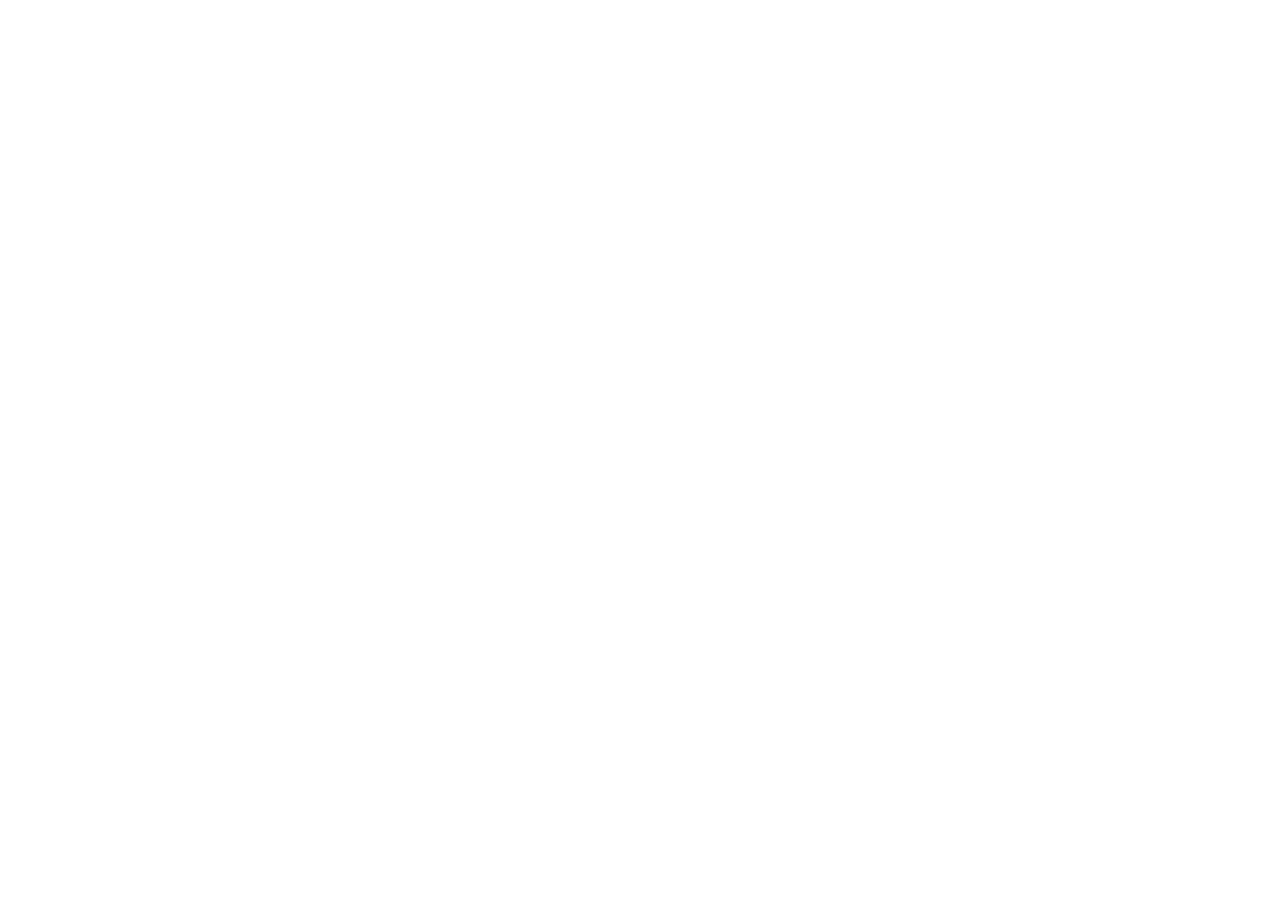
==== html/index.html @ 64d161f1 "teste2" ====
<!DOCTYPE html>
<html>
<head>
    <meta charset='utf-8'>
    <meta http-equiv='X-UA-Compatible' content='IE=edge'>
    <title>Page Title</title>
    <meta name='viewport' content='width=device-width, initial-scale=1'>
    <link rel='stylesheet' type='text/css' media='screen' href='../css/index.css'>
    <script src='main.js'></script>
</head>
<body>
    <div id="background"></div>
</body>
</html>
---- css/index.css ----
#background {
    width: 100%;
    height: 100%;
    position: fixed;
    top: 0;
    left: 0;
    z-index: -1;
    animation: animate-gradient 20s linear infinite;
  }
  
  @keyframes animate-gradient {
    0% {
      background: linear-gradient(to right, #005C97, #363795, #5B41A5, #7F3A98, #A73A64, #DD4C46, #FE9920, #FEC44F, #FBDE6C, #FCFDBF);
      background-size: 200% 200%;
      background-position: left;
    }
    50% {
      background: linear-gradient(to right, #005C97, #363795, #5B41A5, #7F3A98, #A73A64, #DD4C46, #FE9920, #FEC44F, #FBDE6C, #FCFDBF);
      background-size: 200% 200%;
      background-position: right;
    }
    100% {
      background: linear-gradient(to right, #005C97, #363795, #5B41A5, #7F3A98, #A73A64, #DD4C46, #FE9920, #FEC44F, #FBDE6C, #FCFDBF);
      background-size: 200% 200%;
      background-position: left;
    }
  }
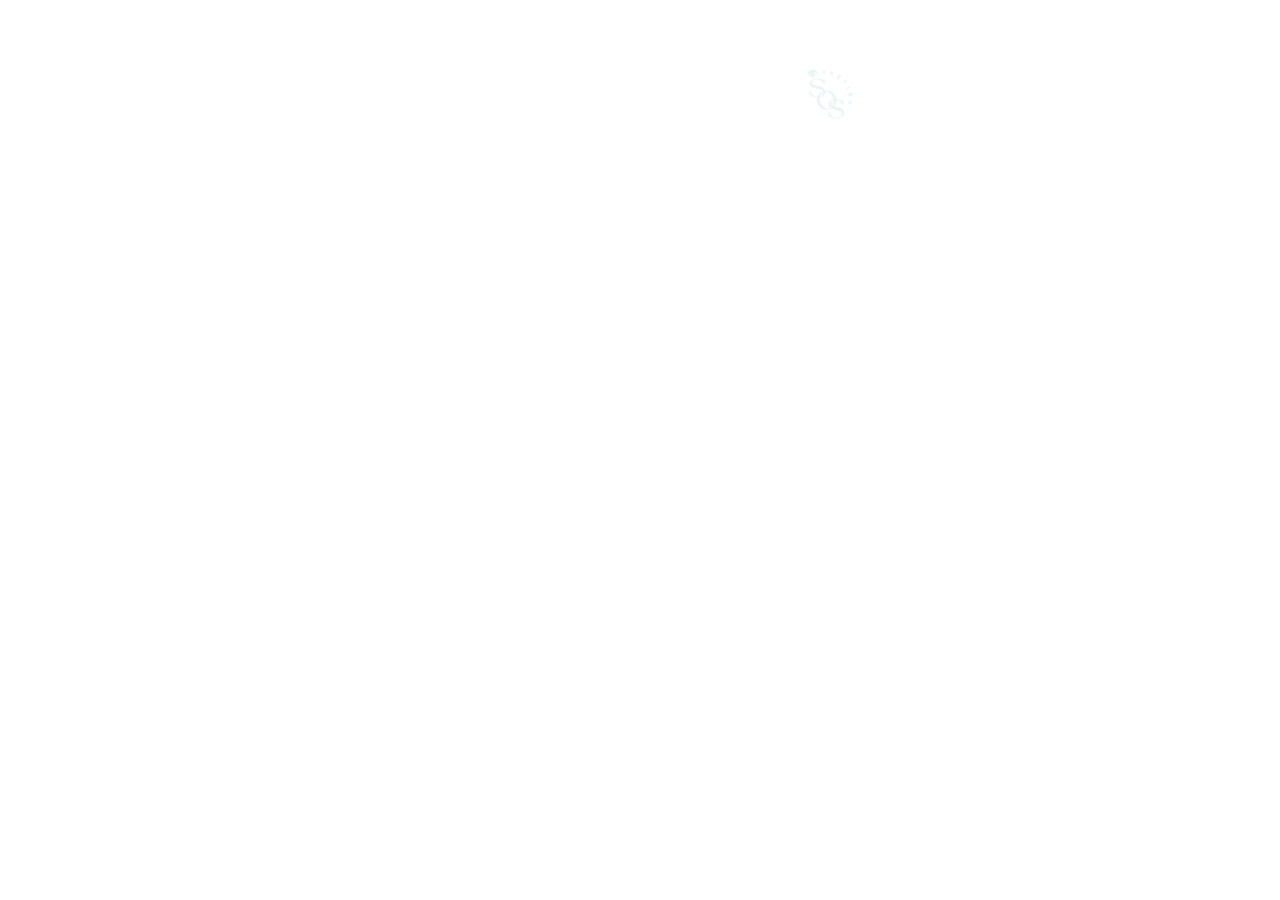
==== commit 6427b8fc: "teste4" ====
--- a/html/index.html
+++ b/html/index.html
@@ -1,14 +1,14 @@
 <!DOCTYPE html>
 <html>
-<head>
-    <meta charset='utf-8'>
-    <meta http-equiv='X-UA-Compatible' content='IE=edge'>
-    <title>Page Title</title>
-    <meta name='viewport' content='width=device-width, initial-scale=1'>
-    <link rel='stylesheet' type='text/css' media='screen' href='../css/index.css'>
-    <script src='main.js'></script>
-</head>
-<body>
+  <head>
+    <meta charset="UTF-8">
+    <title>Projeto - Teste 1</title>
+    <link rel="stylesheet" type="text/css" href="../css/index.css">
+  </head>
+  <body>
     <div id="background"></div>
-</body>
-</html>+    <h1><span>SOS VESTIBA <img src="../img/logo.png" id="logo"></span></h1>
+    
+  </body>
+  <script src="script.js"></script>
+</html>
--- a/css/index.css
+++ b/css/index.css
@@ -25,4 +25,35 @@
       background-position: left;
     }
   }
-  +  
+
+
+
+  .container {
+    position: relative;
+    height: 100vh;
+    background-color: rgba(255, 255, 255, 0.863);
+    display: flex;
+    align-items: center;
+    justify-content: center;
+  }
+  h1 {
+    font-size: 4em;
+    text-align: center;
+    color: #ffffff;
+    transition: all 0.2s ease-in-out;
+    cursor: pointer;
+    font-family: Cambria, Cochin, Georgia, Times, 'Times New Roman', serif;
+  }
+  h1:hover {
+    transform: scale(1.1);
+    
+  }
+
+  #logo {
+    width: 60px;
+  position: absolute;
+  right: 33%;
+  top: calc(7.3%);
+
+  }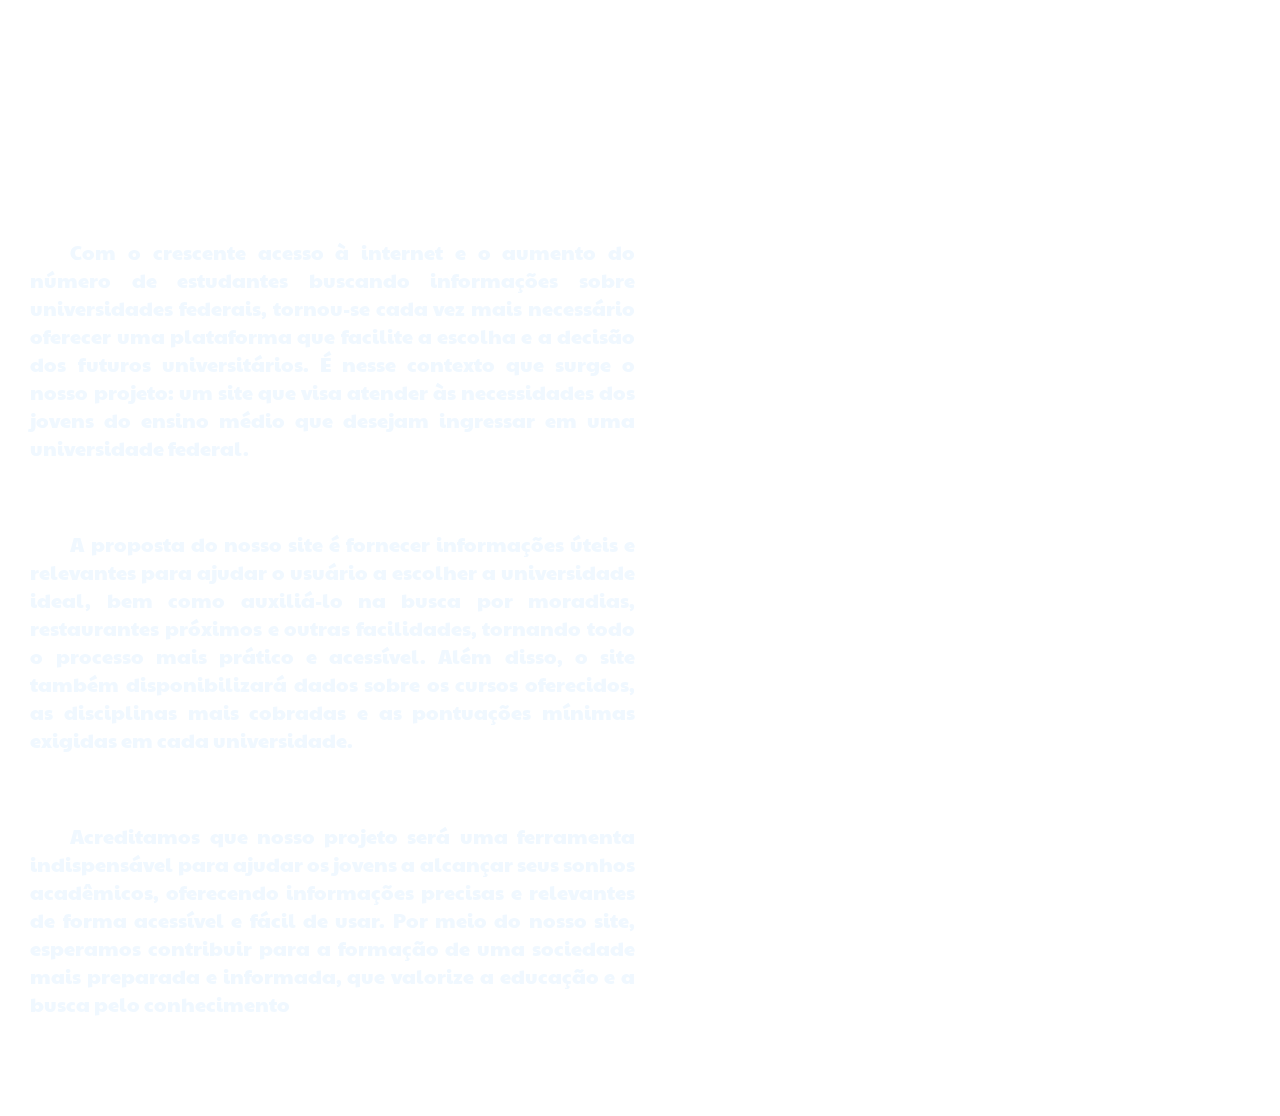
==== commit e77c6a44: "teste1" ====
--- a/html/index.html
+++ b/html/index.html
@@ -1,14 +1,40 @@
 <!DOCTYPE html>
 <html>
-  <head>
-    <meta charset="UTF-8">
-    <title>Projeto - Teste 1</title>
-    <link rel="stylesheet" type="text/css" href="../css/index.css">
-  </head>
-  <body>
-    <div id="background"></div>
-    <h1><span>SOS VESTIBA <img src="../img/logo.png" id="logo"></span></h1>
+
+<head>
+  <meta charset="UTF-8">
+  <title>Projeto - Teste 1</title>
+  <link rel="stylesheet" type="text/css" href="../css/index.css">
+</head>
+
+<body>
+  <div id="background"></div>
+  <h1><span>SOS VESTIBA</span></h1>
+  <br>
+  <br>
+  <div class="container2">
+    <div class="box1">
+      <p><span>Com</span> o crescente acesso à internet e o aumento do número de estudantes buscando informações sobre universidades
+        federais, tornou-se cada vez mais necessário oferecer uma plataforma que facilite a escolha e a decisão dos
+        futuros universitários. É nesse contexto que surge o nosso projeto: um site que visa atender às necessidades dos
+        jovens do ensino médio que desejam ingressar em uma universidade federal.</p><br>
+
+      <p><span>A</span> proposta do nosso site é fornecer informações úteis e relevantes para ajudar o usuário a escolher a
+        universidade ideal, bem como auxiliá-lo na busca por moradias, restaurantes próximos e outras facilidades,
+        tornando todo o processo mais prático e acessível. Além disso, o site também disponibilizará dados sobre os
+        cursos oferecidos, as disciplinas mais cobradas e as pontuações mínimas exigidas em cada universidade.</p><br>
+
+      <p><span>Acreditamos</span> que nosso projeto será uma ferramenta indispensável para ajudar os jovens a alcançar seus sonhos
+        acadêmicos, oferecendo informações precisas e relevantes de forma acessível e fácil de usar. Por meio do nosso
+        site, esperamos contribuir para a formação de uma sociedade mais preparada e informada, que valorize a educação
+        e a busca pelo conhecimento
+      </p>
     
-  </body>
-  <script src="script.js"></script>
-</html>
+    </div>
+    <div class="box2"></div>
+  </div>
+
+</body>
+<script src="script.js"></script>
+
+</html>--- a/css/index.css
+++ b/css/index.css
@@ -1,4 +1,7 @@
-#background {
+@import url('https://fonts.googleapis.com/css2?family=Castoro+Titling&display=swap');
+@import url('https://fonts.googleapis.com/css2?family=Castoro+Titling&family=Paytone+One&display=swap');
+
+#background{
     width: 100%;
     height: 100%;
     position: fixed;
@@ -7,6 +10,8 @@
     z-index: -1;
     animation: animate-gradient 20s linear infinite;
   }
+
+
   
   @keyframes animate-gradient {
     0% {
@@ -28,6 +33,40 @@
   
 
 
+  .box1 {
+    width: 50%;
+    border-radius: 20px;
+    background-color: rgba(255, 255, 255,0.16);
+    margin-right: 5px;
+    font-family:'Castoro Titling', cursive;
+    font-family: 'Paytone One', sans-serif;
+    color: aliceblue;
+    font-size: 20px;
+    padding: 1%;
+  }
+
+  .box2 {
+    width: 50%;
+    height: 80%;
+    border-radius: 20px;
+    background-color: rgba(255, 255, 255,0.16);
+    margin-left: 5px;
+  }
+
+  .container2 {
+    position: relative;
+    height: 100vh;
+    display: flex;
+    margin: 10px;
+  }
+
+  p{
+    text-align: justify;
+  }
+
+  span{
+    margin-left: 40px;
+  }
 
   .container {
     position: relative;
@@ -47,13 +86,6 @@
   }
   h1:hover {
     transform: scale(1.1);
-    
   }
 
-  #logo {
-    width: 60px;
-  position: absolute;
-  right: 33%;
-  top: calc(7.3%);
-
-  }+ 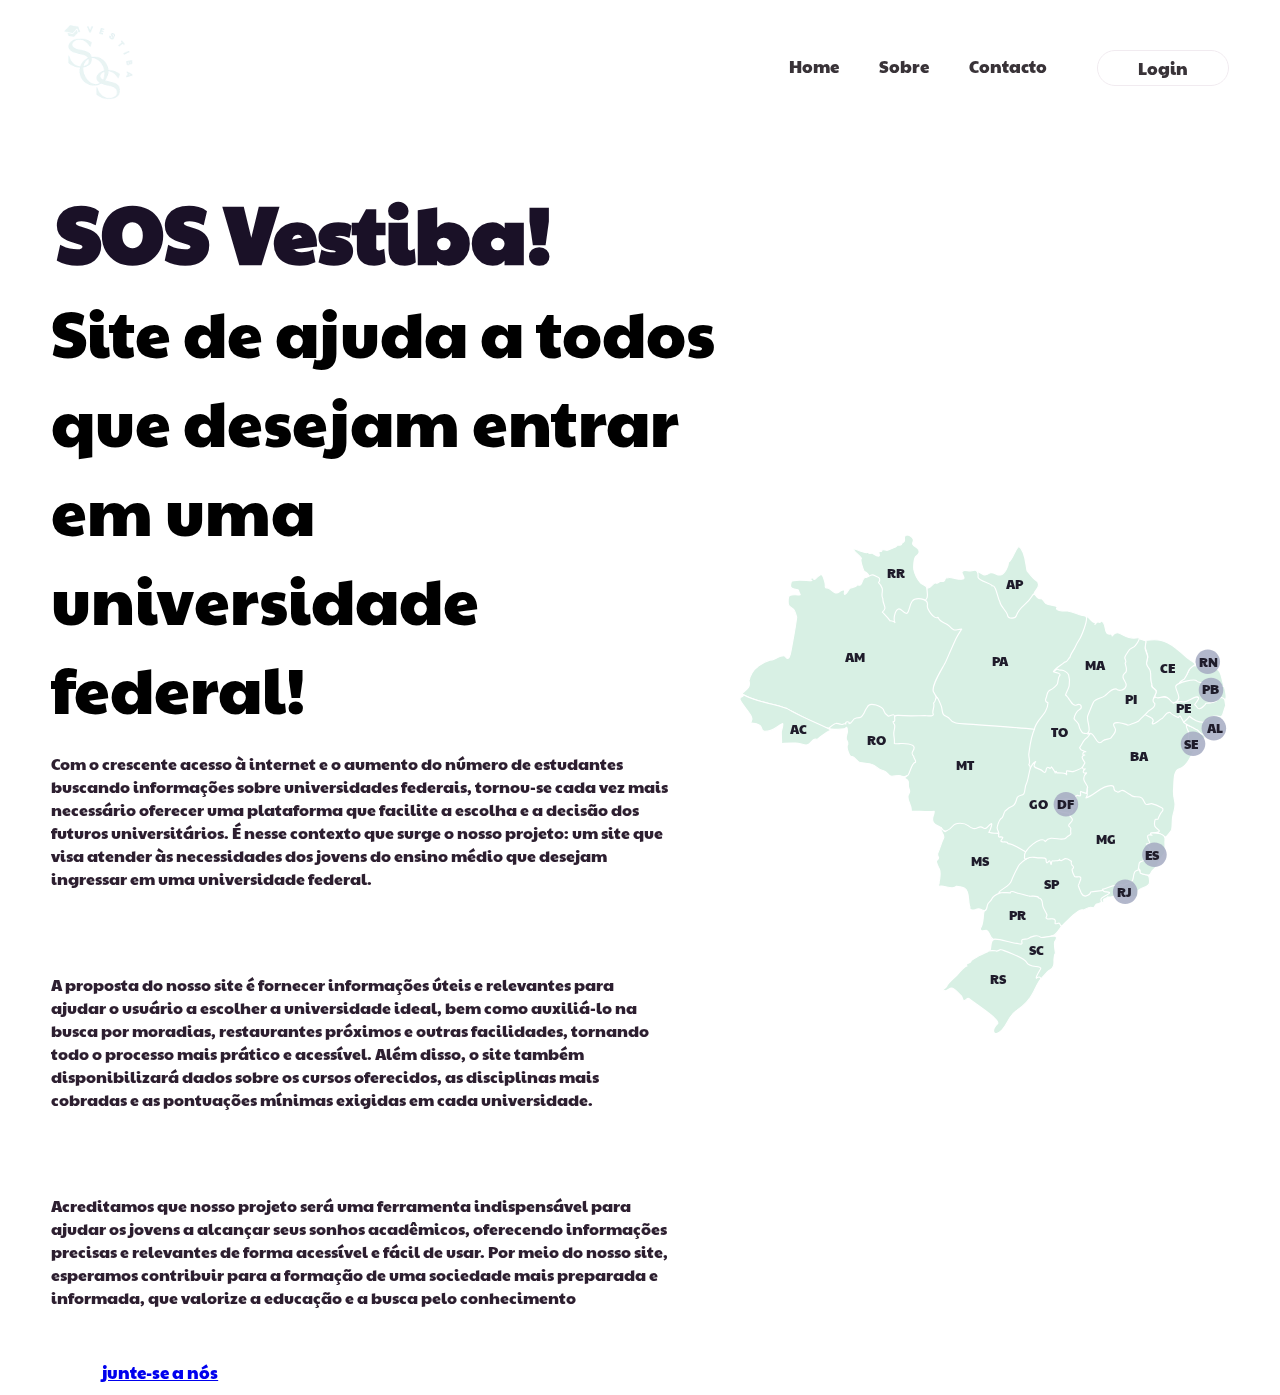
==== commit e05d579f: "teste" ====
--- a/html/index.html
+++ b/html/index.html
@@ -1,40 +1,428 @@
 <!DOCTYPE html>
-<html>
+<html lang="en">
 
 <head>
-  <meta charset="UTF-8">
-  <title>Projeto - Teste 1</title>
-  <link rel="stylesheet" type="text/css" href="../css/index.css">
+	<meta charset="UTF-8">
+	<meta http-equiv="X-UA-Compatible" content="IE=edge">
+	<meta name="viewport" content="width=device-width, initial-scale=1.0">
+	<link rel="stylesheet" href="../css/index.css">
+	<title>Landing Page</title>
 </head>
 
 <body>
-  <div id="background"></div>
-  <h1><span>SOS VESTIBA</span></h1>
-  <br>
-  <br>
-  <div class="container2">
-    <div class="box1">
-      <p><span>Com</span> o crescente acesso à internet e o aumento do número de estudantes buscando informações sobre universidades
-        federais, tornou-se cada vez mais necessário oferecer uma plataforma que facilite a escolha e a decisão dos
-        futuros universitários. É nesse contexto que surge o nosso projeto: um site que visa atender às necessidades dos
-        jovens do ensino médio que desejam ingressar em uma universidade federal.</p><br>
-
-      <p><span>A</span> proposta do nosso site é fornecer informações úteis e relevantes para ajudar o usuário a escolher a
-        universidade ideal, bem como auxiliá-lo na busca por moradias, restaurantes próximos e outras facilidades,
-        tornando todo o processo mais prático e acessível. Além disso, o site também disponibilizará dados sobre os
-        cursos oferecidos, as disciplinas mais cobradas e as pontuações mínimas exigidas em cada universidade.</p><br>
-
-      <p><span>Acreditamos</span> que nosso projeto será uma ferramenta indispensável para ajudar os jovens a alcançar seus sonhos
-        acadêmicos, oferecendo informações precisas e relevantes de forma acessível e fácil de usar. Por meio do nosso
-        site, esperamos contribuir para a formação de uma sociedade mais preparada e informada, que valorize a educação
-        e a busca pelo conhecimento
-      </p>
-    
-    </div>
-    <div class="box2"></div>
-  </div>
-
+	<div id="background"></div>
+	<div class="container">
+		<nav>
+			<div class="logo">
+				 <img src="../img/logo2.png" width="100%">
+			</div>
+
+			<ul>
+				<li> <a href="#">Home</a> </li>
+				<li> <a href="#">Sobre</a> </li>
+				<li> <a href="#">Contacto</a> </li>
+				<li class="lg"> <a href="#">Login</a> </li>
+			</ul>
+
+			<div class="menu-icon">
+				<img src="../img/menu.png">
+			</div>
+
+		</nav>
+
+		<main>
+			<div class="main__text">
+				<h1> <b>SOS Vestiba!</b> <strong>Site de ajuda a todos que desejam entrar em uma universidade federal! </strong> </h1>
+
+				<p><span>Com</span> o crescente acesso à internet e o aumento do número de estudantes buscando informações sobre universidades
+					federais, tornou-se cada vez mais necessário oferecer uma plataforma que facilite a escolha e a decisão dos
+					futuros universitários. É nesse contexto que surge o nosso projeto: um site que visa atender às necessidades dos
+					jovens do ensino médio que desejam ingressar em uma universidade federal.</p><br>
+			
+				  <p><span>A</span> proposta do nosso site é fornecer informações úteis e relevantes para ajudar o usuário a escolher a
+					universidade ideal, bem como auxiliá-lo na busca por moradias, restaurantes próximos e outras facilidades,
+					tornando todo o processo mais prático e acessível. Além disso, o site também disponibilizará dados sobre os
+					cursos oferecidos, as disciplinas mais cobradas e as pontuações mínimas exigidas em cada universidade.</p><br>
+			
+				  <p><span>Acreditamos</span> que nosso projeto será uma ferramenta indispensável para ajudar os jovens a alcançar seus sonhos
+					acadêmicos, oferecendo informações precisas e relevantes de forma acessível e fácil de usar. Por meio do nosso
+					site, esperamos contribuir para a formação de uma sociedade mais preparada e informada, que valorize a educação
+					e a busca pelo conhecimento
+				  </p>
+				<button> <a href="login.php">junte-se a nós</a></button>
+			</div>
+			<div class="main__img">
+				<svg version="1.1" id="svg-map" xmlns="http://www.w3.org/2000/svg" xmlns:xlink="http://www.w3.org/1999/xlink"
+				x="0px" y="0px"  viewBox="0 0 450 460" enable-background="new 0 0 450 460"
+				xml:space="preserve">
+				<g>
+					<a xlink:href="#tocantins">
+						<title>Tocantins</title>
+						<path stroke="#FFFFFF" stroke-width="1.0404" stroke-linecap="round" stroke-linejoin="round" d="M289.558,235.641
+				  c16.104,0.575,44.973-31.647,44.835-45.259c-0.136-13.612-17.227-58.446-22.349-66.088c-5.122-7.628-37.905,2.506-37.905,2.506
+				  S234.852,233.695,289.558,235.641z"></path>
+						<text transform="matrix(1 0 0 1 287.0137 188.3208)" fill="#FFFFFF">TO</text>
+					</a>
+					<a xlink:href="#bahia">
+						<title>Bahia</title>
+						<path stroke="#FFFFFF" stroke-width="1.0404" stroke-linecap="round" stroke-linejoin="round"
+							d="M313.276,197.775
+				  c2.084-2.739,3.506-7.012,6.464-8.764c1.641-0.973,3.232-4.684,4.271-5.163c2.304-1.014,12.161-25.143,20.706-22.513
+				  c1.095,0.342,29.881,3.478,32.153,7.532c2.246-0.506,17.582-8.804,25.829-4.999c9.172,4.246,11.225,20.679,11.2,20.843
+				  c0.107,0.328-0.823,5.765-0.985,5.929c-1.15,1-5.258-0.807-4.22,2.138c1.317,3.751,5.094,10.583,9.97,6.613
+				  c-3.669,6.574-6.846,16.022-13.966,17.747c-5.808,1.411-4.605,13.421-5.178,18.037c-0.465,3.75,0.192,8.448,1.014,12.117
+				  c1.148,4.959-0.821,8.6-1.808,13.42c-0.822,4.162-0.219,8.299-0.987,12.297c-0.271,1.286-4.407,5.723-5.559,7.148
+				  c-1.616-1.426-63.952-37.248-73.1-36.265c1.149-3.738,2.438-9.559-0.741-12.723c-8.625-8.572-0.135-19.335-0.162-19.432
+				  c-0.546-1.725-5.396-6.079-0.026-7.175c-3.175,0.959-1.944-4.027,0.875-3.012C316.726,200.733,314.044,200.527,313.276,197.775z"></path>
+						<text transform="matrix(1 0 0 1 359.7324 210.1221)" fill="#FFFFFF">BA</text>
+					</a>
+					<a xlink:href="#sergipe">
+						<title>Sergipe</title>
+						<path stroke="#FFFFFF" stroke-width="1.0404" stroke-linecap="round" stroke-linejoin="round" d="M408.561,191.735
+				  c0.521-1.505,2.465-0.725,3.533-0.794c2.273-0.164,0.494-2.738,1.095-3.778c2.026-3.793-2.738-5.999-1.998-10.408
+				  c4.024,1.931,9.448,3.397,12.408,6.89c1.343,1.533,5.504,2.656,5.832,4.847c-6.822,0.384-6.901,8.819-11.942,11.572
+				  C413.545,202.212,407.055,193.721,408.561,191.735z"></path>
+						<path class="circle" d="M417.324,182.854c6.214,0,11.266,5.035,11.266,11.262c0,6.208-5.052,11.261-11.266,11.261
+				  c-6.238,0-11.258-5.053-11.258-11.261C406.063,187.89,411.084,182.854,417.324,182.854z"></path>
+						<text transform="matrix(1 0 0 1 408.9121 198.6689)" fill="#FFFFFF">SE</text>
+					</a>
+					<a xlink:href="#pernambuco">
+						<title>Pernambuco</title>
+						<path stroke="#FFFFFF" stroke-width="1.0404" stroke-linecap="round" stroke-linejoin="round" d="M373.011,167.238
+				  c2.709-0.795,6.218-14.106,8.325-15.106c4.136-1.986,17.255-1.437,17.8,4.903c-0.437-0.068,8.189-2.273,7.479-1.466
+				  c1.7-0.711,10.518-4.723,12.599-4.82c0.274-0.013,4.603,0.905,3.068,2.315c-0.464,0.439,4.219,3.698,10.789,3.45
+				  c4.66-0.176,5.179-3.436,8.627-4.409c5.89-1.67,4.737,3.698,5.589,6.943c-1.182,2.684-1.646,5.586-2.74,8.285
+				  c-1.533,3.792-9.804,9.791-13.39,12.119c-7.287,4.778-21.802-4.067-22.762-5.67c-0.602-0.985-2.55-5.121-3.178-5.107
+				  c-0.629,0.356-1.04,0.861-1.287,1.519c-0.904-0.013-7.256-3.533-7.502-4.655c-4.769-1.151-5.425,6.108-8.957,6.19
+				  c0.219,0.108-8.244,6.681-7.506,3.314C383.556,170.4,374.241,168.566,373.011,167.238z"></path>
+						<text transform="matrix(1 0 0 1 401.3984 165.8003)" fill="#FFFFFF">PE</text>
+					</a>
+					<a xlink:href="#alagoas">
+						<title>Alagoas</title>
+						<path stroke="#FFFFFF" stroke-width="1.0404" stroke-linecap="round" stroke-linejoin="round" d="M413.953,169.018
+				  c3.78,3.313,9.424,5.505,12.547,5.491c3.229-0.013,5.009-3.328,7.421-4.794c1.177-0.712,10.297-1.93,9.174,1.042
+				  c-1.807,4.848-7.122,8.585-10.024,12.789c-2.792,2-3.423,7.093-6.354,1.864c-3.259,0.424-3.722-4.424-6.957-4.477
+				  c-3.668-2.261-7.998-3.769-11.201-6.342C410.615,172.646,412.751,171.359,413.953,169.018z"></path>
+						<path class="circle" d="M436.423,168.763c6.236,0,11.258,5.054,11.258,11.278c0,6.207-5.02,11.259-11.258,11.259
+				  c-6.241,0-11.263-5.052-11.263-11.259C425.16,173.816,430.182,168.763,436.423,168.763z"></path>
+						<text transform="matrix(1 0 0 1 429.7891 183.895)" fill="#FFFFFF">AL</text>
+					</a>
+					<a xlink:href="#riograndedonorte">
+						<title>Rio Grande do Norte</title>
+						<path stroke="#FFFFFF" stroke-width="1.0404" stroke-linecap="round" stroke-linejoin="round"
+							d="M404.698,138.795
+				  c2.383-4.027,6.574-6.123,8.49-11.149c1.973-5.107,3.834-5.818,8.764-4.642c5.041,1.207,9.339,0.837,14.57,1.671
+				  c7.534,1.193,6.848,10.968,9.206,16.516c-1.919,1.096-13.972,0.521-15.064-1.657c-1.041-2.067-2.904,7.107-5.094,7.3
+				  c1.532-5.847-12.654,1.78-5.424-8.683c2.545-3.67-6.302-0.808-6.711,0.725C410.121,144.013,407.217,139.151,404.698,138.795z"></path>
+						<path class="circle" d="M430.827,107.798c6.241,0,11.261,5.039,11.261,11.261c0,6.224-5.02,11.261-11.261,11.261
+				  c-6.209,0-11.26-5.037-11.26-11.261C419.567,112.837,424.618,107.798,430.827,107.798z"></path>
+						<text transform="matrix(1 0 0 1 422.541 123.9009)" fill="#FFFFFF">RN</text>
+					</a>
+					<a xlink:href="#ceara">
+						<title>Ceará</title>
+						<path stroke="#FFFFFF" stroke-width="1.0404" stroke-linecap="round" stroke-linejoin="round" d="M372.379,104.409
+				  c0.437-1.368,2.961-3.627,1.043-5.025c12.106-1.328,17.581-0.849,27.66,6.723c4.026,3.054,6.822,5.574,10.571,9.147
+				  c1.317,1.273,7.614,4.313,7.914,6.164c-0.054-0.316-5.396,3.696-5.997,5.217c-1.066,2.684-2.659,6.093-4.3,8.298
+				  c0.025-0.055-6.903,3.957-3.532,4.217c-4.41,3.821-1.015,8.135-0.797,11.517c0.196,2.767-4.38,7.587-6.765,5.422
+				  c-2.244-1.999-3.998-5.711-7.779-5.094c-1.998,0.329-5.476,2.189-7.612,0.479c-2.52-2.054,3.669-5.162-0.545-7.354
+				  c-6.987-3.615-1.264-15.393-6.684-20.239c-3.504-3.136,1.753-7.313,0.109-10.749C374.952,111.68,373.694,105.244,372.379,104.409
+				  C373.035,102.314,374.815,105.971,372.379,104.409z"></path>
+						<text transform="matrix(1 0 0 1 386.8379 129.0347)" fill="#FFFFFF">CE</text>
+					</a>
+					<a xlink:href="#piaui">
+						<title>Piauí</title>
+						<path stroke="#FFFFFF" stroke-width="1.0404" stroke-linecap="round" stroke-linejoin="round" d="M320.781,185.478
+				  c2.465-5.149-7.505-20.801-7.505-20.801s47.354-65.868,54.285-66.841c0.299-0.042,6.243,1.768,6.463,2.219
+				  c0.438,0.863-0.821,5.244-0.685,6.587c0.275,2.629,2.879,6.587,2.328,8.684c-1.15,4.736-1.863,6.134,1.369,9.901
+				  c2.794,3.245,0.325,10.16,2.544,14.269c-1.778,4.23,4.768,3.656,3.943,7.613c-0.655,3.163-5.424,7.655-1.176,10.312
+				  c0.274,4.642-4.685,4.983-6.79,7.818c-2.631,2.835-5.535,5.013-7.999,7.888c-0.55,0.671-8.821,4.096-9.998,4.082
+				  c0.302-0.301-17.665-6.449-11.967,2.354c2.463,3.808-1.505,5.56-3.177,8.778c-0.633,2.164-5.836,0.958-7.836,3.205
+				  C328.176,198.748,327.409,180.727,320.781,185.478z"></path>
+						<text transform="matrix(1 0 0 1 355.127 158.1045)" fill="#FFFFFF">PI</text>
+					</a>
+					<a xlink:href="#maranhao">
+						<title>Maranhão</title>
+						<path stroke="#FFFFFF" stroke-width="1.0404" stroke-linecap="round" stroke-linejoin="round" d="M288.845,127.827
+				  c4.108-2.726,31.195-48.985,31.386-50.395c1.235,0.397,6.084,7.435,7.562,5.025c0.493,0.013-0.328,2.15-0.547,2.396
+				  c-0.054-0.135,2.189-2.286,2.52-2.436c0.521-0.233,1.948,1.903,3.451-0.726c5.642,1.575,1.314,14.31,9.121,11.694
+				  c-1.147,0.384,1.452,0.74,0.848,1.905c5.095-6.587,8.488-0.027,15.337,1.491c2.025,0.466,6.243,0.575,8.162,0.207
+				  c3.808-0.823-2.082,6.847-2.082,6.887c-1.369,2.986-5.041,1.713-6.818,5.683c-0.684,1.549-3.506,4.327-3.042,6.148
+				  c0.494,1.781,2.081,2.863,0.274,4.629c0.603,2.793,3.066,7.109-0.385,9.12c-4.601,4.383,2.304,7.52,1.316,11.598
+				  c-0.9,3.726-6.244,5.725-9.147,2.78c-4.847-0.11-6.872,3.821-10.406,6.45c-2.74,2.041-8.793,2.493-10.327,5.642
+				  c-1.918,3.929-3.699,8.763-5.341,12.79c-1.699,4.204,6.383,18.762-4.328,15.611c-0.932-0.273-3.396-4.725-3.396-5.738
+				  c-0.081-3.739-2.738-4.176-4.821-7.477c0.356-3.025,2.466-6.929,4.766-8.052c3.342-1.63,1.919-6.629-2.466-4.465
+				  c-3.505,1.726-4.709-2.794-6.958-5.287c0.548,0.59-3.064-4.696-3.146-3.697c0.19-1.89,2.876-5.833,3.341-8.448
+				  c0.575-3.259,0.52-6.764-0.521-10.105c-0.63-2.068-4.656-4.521-6.518-4.437c-1.289,0.287-2.443,0-3.427-0.878
+				  C290.983,125.675,290.983,128.044,288.845,127.827z"></path>
+						<text transform="matrix(1 0 0 1 318.2754 126.7036)" fill="#FFFFFF">MA</text>
+					</a>
+					<a xlink:href="#amapa">
+						<title>Amapá</title>
+						<path stroke="#FFFFFF" stroke-width="1.0404" stroke-linecap="round" stroke-linejoin="round" d="M225.198,39.089
+				  c3.274,1.165,3.985-1.315,6.572-1.74c3.616-0.603,5.683,2.725,9.037,2.067c4.055-0.78,7.093-8.025,7.314-11.598
+				  c4.492-3.534,5.503-11.258,9.42-14.68c6.055,4.258,6.11,15.788,7.589,22.485c-0.164,0.083,6.57,7.998,7.944,8.682
+				  c3.396,1.657,3.366,6.203,0.078,9.34c-3.777,3.587-7.449,34.275-7.449,34.275h-46.489c0,0,0.932-50.366,0-51.449
+				  C221.814,36.458,223.334,38.417,225.198,39.089z"></path>
+						<text transform="matrix(1 0 0 1 245.9023 52.6099)" fill="#FFFFFF">AP</text>
+					</a>
+					<a xlink:href="#para">
+						<title>Pará</title>
+						<path stroke="#FFFFFF" stroke-width="1.0404" stroke-linecap="round" stroke-linejoin="round" d="M173.378,50.619
+				  c2.259,2.63,5.629-4.478,7.901-3.82c3.19,0.918,1.478-1.108,5.026-1.752c1.931,0.806,3.096,0.273,3.519-1.631
+				  c0.535-1.26,1.453-1.726,2.725-1.384c1.768-1.684,13.558,3.603,14.68,0.384c0.629-1.821-4.287-5.709-0.302-6.997
+				  c1.643-0.533,6.012,0.808,8.75-0.068c3.986-1.288,4.876,2.684,4.382,6.066c0.631,3.587,13.145,5.766,12.982,7.97
+				  c3.589-1.518,5.354,12.763,7.105,14.447c0.357,4.26,6.304,8.585,7.07,12.544c0.628,3.396,7.065,3.616,8.213,0.095
+				  c2.578-8.133,9.696-10.022,13.475-16.651c4.603-8.038,3.725,3.752,8.955,1.067c2.11,0.411,2.876,3.629,4.574,4.724
+				  c3.18,2.027,7.779,0.974,10.572,3.013c-4.192,4.382,8.188,3.752,9.231,3.875c4.682,0.575,8.104,2.383,11.855,3.629
+				  c-0.164-0.069,4.792,0.52,5.178,1.245c2.026,3.767-4.904,19.214-6.382,21.486c-1.121,1.713-2.932,4.985-3.727,6.834
+				  c-0.902,2.026-4.764,7.313-4.655,9.229c-1.888,0.972-2.248,4.835-5.012,4.328c-3.096,3.026-8.187,4.999-10.27,8.956
+				  c2.057,0.781,8.325,1.041,5.311,4.272c-0.821,0.877-1.094,5.533-1.615,6.833c-0.575,1.384-4.464,4.779-6.108,5.34
+				  c-4.107,1.426-2.736,4.135-4.271,7.655c-0.933,2.054-0.546,3.491,1.756,4.339c-0.083,2.835-0.988,5.575-2.385,7.998
+				  c-3.041,5.245-9.009,9.818-10.079,16.27c-3.261,3.408-87.066-1.22-87.464-2.644c-1.423-5.012,1.508-24.006-2.808-27.88
+				  c-0.19-2.082-29.893-6.299-30.714-8.081C150.016,140.479,173.173,58.561,173.378,50.619z M319.139,77.664
+				  C319.302,76.912,319.74,78.76,319.139,77.664z"></path>
+						<text transform="matrix(1 0 0 1 232.7725 122.5137)" fill="#FFFFFF">PA</text>
+					</a>
+					<a xlink:href="#roraima">
+						<title>Roraima</title>
+						<path stroke="#FFFFFF" stroke-width="1.0404" stroke-linecap="round" stroke-linejoin="round" d="M113.18,24.107
+				  c-0.972-2.753-7.861-5.889-6.999-8.984c0.068-0.232,13.229,6.053,12.79,2.808c0.398,1.329,1.219,1.889,2.439,1.685
+				  c1.889-1.301,7.148,4.204,8.216,1.889c0.438-0.959-1.657-3.753,0.74-3.848c1.026,0.438,1.534,0.164,1.52-0.822
+				  c0.835-1.752,3.575,0.219,4.793,0.083c0.767-1.056,10.625-3.026,9.037-5.094c1.37,0.438,4.574,0.808,4.63-1.547
+				  c4.546-2.054,1.15-4.409,2.644-6.354c2.177-2.82,9.791,0.809,7.327,5.738c-1.972,3.93,7.121,4.027,5.724,9.366
+				  c-0.452,1.686-2.479,2.724-3.423,3.971c-1.179,1.546-1.836,9.243-1.356,11.53c1.041,4.889,3.231,8.695,6.134,12.16
+				  c1.712,2.027,5.614,2.261,5.724,4.369c0.164,2.945,1.165,6.177,0.329,9.092c-1.547,5.424-36.618,30.471-36.618,30.471
+				  s-12.517-52.736-20.335-54.063C115.261,36.417,111.523,25.682,113.18,24.107z"></path>
+						<text transform="matrix(1 0 0 1 136.2939 42.3862)" fill="#FFFFFF">RR</text>
+					</a>
+					<a xlink:href="#amazonas">
+						<title>Amazonas</title>
+						<path stroke="#FFFFFF" stroke-width="1.0404" stroke-linecap="round" stroke-linejoin="round"
+							d="M10.078,136.412
+				  c1.15-4.972,4.258-10.394,8.215-13.105c4.41-3.027,7.656-5.71,13.105-6.082c2.165-0.149,10.216-5.75,11.983-2.984
+				  c3.711,5.765,4.998-3.739,5.574-7.025c1.726-9.667,3.697-19.322,4.86-29.086c-0.342-1.356-2.013-6.231-2.833-7.163
+				  c-1.453-1.616-4.287-2.122-4.768-4.544c-0.272-1.452-0.574-7.258,1.109-8.121c3.494-1.768,6.547-0.042,9.737-0.89
+				  c-2.561-4.053,0.302-4.327-5.532-5.135c-3.438-0.466-3.971-2.466-2.738-6.368c1.053-3.3,15.898-1,19.088-1.396
+				  c-1.534,0.178-1.11-2.479-0.042-2.616c1.274-0.165,1.576,2.684,3.165,0.998c1.286-1.395,3.189-2.915,4.6-3.751
+				  c2.438-1.45,4.533,8.217,4.465,9.833c-0.041,0.78-0.137,2.438,1.177,2.246c3.012-0.466,4.219,2.849,7.273,4.231
+				  c3.778,1.713,3.929-1.355,7.023-2.068c4.301-0.985,0.711,3.396,2.383,3.793c1.589,0.385,3.806-4.969,4.821-5.572
+				  c0.93-0.533,3.725-0.753,4.846-1.602c3.013-2.245,1.933-1.686,3.492-1.206c3.478,1.041,2.233-8.367,6.491-7.066
+				  c1.822-0.466,3.643-2.34,5.533-2.423c1.041-0.043,6.066,2.287,6.544,3.147c0.589,1.465,0.316,2.795-0.793,3.986
+				  c1.575,1.425,2.698,3.149,3.355,5.162c0.904,2.862-1.286,6.807,0.588,9.299c-0.22,6.655,4.808,7.887-0.396,12.597
+				  c0.192-0.178,6.711,7.067,7.121,8.039c0.971-0.711,4.066,0.849,4.381,1.535c-1.658-3.629,0.547-17.09,6.628-10.915
+				  c7.203,7.327,5.491-3.615,9.148-8.627c2.834-3.875,14.597-3.136,14.077,3.246c-1.082,3.273,6.271,14.256,9.667,11.436
+				  c2.26,5.737,6.889,4.285,10.407,8.051c5.094,5.464,4.37,3.396,11.313,2.848c-2.259,3.602-3.425,4.808-5.272,8.86
+				  c-3.149,6.862-6.15,13.776-9.204,20.678c-2.437,5.505-14.843,23.471-11.105,28.442c4.806,6.395,9.339,30.183,11.324,29.934
+				  c-6.162-0.26-48.079-10.625-51.652-8.105c-1.453,1.013-53.626,10.503-55.9,10.819c-6.369,0.875-18.09-7.272-23.719-10.136
+				  c-8.601-4.381-16.61-8.981-26.088-11.05c-10.282-2.259-20.635-4.793-29.878-10.011C4.121,145.766,12.433,144.779,10.078,136.412z"></path>
+						<text transform="matrix(1 0 0 1 98.1406 119.0591)" fill="#FFFFFF">AM</text>
+					</a>
+					<a xlink:href="#acre">
+						<title>Acre</title>
+						<path stroke="#FFFFFF" stroke-width="1.0404" stroke-linecap="round" stroke-linejoin="round"
+							d="M3.656,148.545
+				  c12.557,7.544,27.524,8.367,41.082,13.2c12.802,8.065,27.278,12.845,40.616,19.872c-2.834,1.205-7.587,4.382-9.983,6.395
+				  c-2.93,2.45-1.3,2.04-4.628,1.957c-2.93-0.069-3.957,4.615-7.203,5.259c-2.999,0.603-7.161-1.958-10.995-1.697
+				  c-1.905,0.136-11.969-0.056-12.64,0.603c0.313-3.642-0.385-7.299-0.165-10.941c0.096-1.439,1.998-6.533,1.245-7.451
+				  c-6.82,3.149-8.339,7.19-16.733,7.013c-2.136-0.042-2.562-2.492-3.081-4.001c-1.247-3.572-7.218-3.422-10.559-3.778
+				  c6.299-3.41-3.107-11.9-5.216-15.679c-0.52-0.918-3.588-4.655-3.629-5.957C1.642,150.174,6.612,151.968,3.656,148.545z"></path>
+						<text transform="matrix(1 0 0 1 47.7017 184.9355)" fill="#FFFFFF">AC</text>
+					</a><a xlink:href="#rondonia">
+						<title>Rondônia</title>
+						<path stroke="#FFFFFF" stroke-width="1.0404" stroke-linecap="round" stroke-linejoin="round" d="M83.34,180.232
+				  c0.931-1.574,5.341-4.668,6.312-4.656c1.355-0.067,2.671,0.138,3.958,0.603c3.012,1.44,2.039-1.135,5.341-0.123
+				  c-1.274-2.287,3.793-2.943,2.86-0.315c3.068,0.247,2.725-4.683,6.668-5.12c4.438-0.508,5.054-0.646,7.122-4.534
+				  c0.135-0.246,2.628-5.519,2.752-5.025c2.191-6.491,14.585-0.878,15.638,3.355c0.397,1.615,1.834,3.137,3.642,4.369
+				  c1.246,0.862,6.327-3.999,6.134,1.314c-0.78,1.274,26.663,7.656,30.005,19.282c3.82,13.338-16.421,32.167-18.173,34.043
+				  c-4.464,1.191-2.039,1.726-6.6,0.15c-2.574-0.875-6.422,0.986-9.08,0.289c-2.409-0.645-3.041-3.957-5.86-4.683
+				  c-3.055-0.78-5.423-1.795-7.654-3.93c-4.041-3.876-8.983-2.645-14.475-3.808c-1.835-0.083-6.053-6.779-7.874-5.327
+				  c-1.821-0.438-5.381-9.094-3.397-11.204c0.124-1.67-0.26-3.204-1.163-4.627c-0.986-2.644,1.041-5.026,0.863-7.806
+				  c-0.384-6.081-1.028-1.986-3.382-1.903C94.336,180.686,85.957,181.671,83.34,180.232z"></path>
+						<text transform="matrix(1 0 0 1 118.1299 195.3193)" fill="#FFFFFF">RO</text>
+					</a>
+					<a xlink:href="#matogrosso">
+						<title>Mato Grosso</title>
+						<path stroke="#FFFFFF" stroke-width="1.0404" stroke-linecap="round" stroke-linejoin="round" d="M142.237,173.962
+				  c4-0.316-1.888-6.452,5-5.738c7.914,0.808,16.295,0.328,24.279,0.218c1.629-0.013,8.902,1.288,7.395-1.833
+				  c-1.192-2.453,1.821-6.425,0.425-9.725c2.027-0.864,1.289-3.807,2.629-5.107c1.151-1.123,4.176,7.244,4.436,7.819
+				  c1.097,2.451,0.398,5.478,1.932,7.654c1.41,1.987,4.574,2.136,5.889,4.259c3.136,5.136,10.845,4.137,17.13,4.657
+				  c20.159,1.656,40.356,2.669,60.486,4.752c-3.48,7.763-3.999,14.912-5.122,22.552c-0.437,2.972,1.863,7.163-0.056,10.065
+				  c1.945,1.287,1.346,2.753,1.424,4.409c1.151,25.129-20.429,60.186-33.548,58.569c-10.914-1.369-45.3,0.058-46.928-3.396
+				  c-1.165-3.944-6.136-2.658-8.395-6.603c-2.301-4.051,0.684-6.299,0.737-10.242c-6.997,0.603-14.09-0.384-21.102-0.324
+				  c0.793-5.016-3.725-9.288-2.929-13.809c0.519-3.025,2.726-2.916,0.932-6.79c-1.206-2.589-0.261-4.247-0.699-6.382
+				  c-0.289-1.385-1.042-1.876-2.124-2.424c-2.931-1.493,1.246-2.48,2.056-3.644c1.726-2.465,3.299-11.394,6.545-11.612
+				  c1.219-1.999-1.781-3.643-1.465-5.56c-3.902-3.588,0.506-4.643,0.369-7.984c-0.151-3.627-9.654-3.944-12.256-3.751
+				  c-1.821,0.137-4.109,0.562-5.888-0.094c0.493-3.521-0.521-6.054-0.535-9.217c-0.014-2.286,1.288-5.177,0.835-7.45
+				  C143.581,176.618,141.937,174.714,142.237,173.962z"></path>
+						<text transform="matrix(1 0 0 1 200.0244 218.4175)" fill="#FFFFFF">MT</text>
+					</a>
+					<a xlink:href="#matogrossodosul">
+						<title>Mato Grosso do Sul</title>
+						<path stroke="#FFFFFF" stroke-width="1.0404" stroke-linecap="round" stroke-linejoin="round"
+							d="M183.198,294.536
+				  c2.136-4.464,3.177-9.394,5.312-13.61c1.712-3.344-4.067-7.587-2.423-9.807c0.027-0.026,2.738,3.641,3.917,3.725
+				  c3.204-1.534,4.807-2.272,6.984-5.228c2.615-3.59,10.832-3.014,14.051-0.305c1.259,1.041,3.068,2.107,4.668,2.574
+				  c3.163,0.934,5.889-3.013,8.559-0.873c3.724,2.982,4.626-1.862,7.86-3.509c1.945-1.012-1.768,8.465-2.244,7.781
+				  c2.463,0.959,4.285,0.901,6.82,0.959c3.504,0.081,1.805,1.205,2.436,3.339c0.466,1.564,28.948-5.997,29.416,0.578
+				  c0.302,3.837-0.987,61.813-0.987,61.813s-39.532,5.533-41.602,5.286c-3.889-0.492-3.587-3.231-8.063-0.933
+				  c-2.028,0.329-6.012,1.205-5.177-2.409c-2.013-4.354-0.111-14.625-4.849-17.088c-1.206-0.659-7.092-2.36-7.504-1.945
+				  c-1.699,1.777-3.739,1.562-6.121,1.121c-2.904,0.027-5.629-1.614-8.243-1.203c-4.178,0.656-0.603-2.986-1.645-3.535
+				  c0.932-2.847,1.411-9.912,0.453-11.856c-0.165-0.331-3.52-7.232-2.547-8.108C186.306,297.688,182.334,299.415,183.198,294.536z"></path>
+						<text transform="matrix(1 0 0 1 213.2939 306.7236)" fill="#FFFFFF">MS</text>
+					</a>
+					<a xlink:href="#goias">
+						<title>Goiás</title>
+						<path stroke="#FFFFFF" stroke-width="1.0404" stroke-linecap="round" stroke-linejoin="round"
+							d="M237.768,270.519
+				  c0.628-2.904,1.835-7.396,4.709-8.766c1.015-1.644,1.754-5.147,2.275-5.586c2.408-2.247,3.889-3.783,6.63-4.656
+				  c3.723-1.205,3.338-5.342,4.846-8.165c1.504-2.845,4.736-1.15,5.942-3.382c1.479-2.834,0.741-6.161,2.189-8.874
+				  c2.902-5.531,1.862-17.363,8.656-20.567c-4.878,7.641,3.698,4.971,7.201,9.449c2.273,1.738,2.164-1.822,2.71-3.055
+				  c1.618-3.533,2.878,2.247,4.52-1.533c0.413,0.37,4.136,5.765,3.427,5.601c-0.029-0.931,0.326-1.408,1.037-1.438
+				  c0.108,0.534,0.274,1.013,0.602,1.452c-0.602-0.261,9.697-0.095,8.82,1.534c0.36-0.657-0.602-3.11,0.221-3.438
+				  c1.039-0.411,3.971,1.368,6.351,0.438c1.045-0.397,7.889-2.807,7.671-3.683c0.767,0.905,1.262,2.67,2.85,1.286
+				  c-2.632,2.274-2.576,4.466,1.258,3.821c-1.861,1.438-2.846,4.341-2.382,6.547c0.357,1.643,3.752,5.973,3.478,6.751
+				  c-1.78,0.315,0.602,5.438-2.325,6.078c-3.181,0.701-3.973-5.53-4.3,0.688c-0.164,1.48-1.097,1.67-2.768,0.576
+				  c-3.288,0.327-0.549,2.19-1.121,3.888c-0.988,2.902,2.792,6.437-2.411,6.764c-3.586,0.219-2.682,1.341-2.682-2.739
+				  c-0.028-4.573-12.054-3.643-10.218,0.521c-4.901,6.355,12.05-0.326,9.668,6.355c-1.313,3.752,15.83,28.211,10.406,25.416
+				  c-1.944-0.986-50.804,10.271-49.982,12.105c-5.012-2.136-11.804-7.941-17.391-8.162c-0.438-2.189-3.618-1.284-5.095-1.533
+				  c-3.724-0.604,1.04-3.231,0.22-4.109c-1.89-1.916-4.382,1.756-3.588-3.012C239.602,274.627,237.055,273.038,237.768,270.519z"></path>
+						<text transform="matrix(1 0 0 1 266.9111 254.2139)" fill="#FFFFFF">GO</text>
+					</a>
+					<a xlink:href="#parana">
+						<title>Paraná</title>
+						<path stroke="#FFFFFF" stroke-width="1.0404" stroke-linecap="round" stroke-linejoin="round" d="M222.225,363.694
+				  c1.807-2.138,1.889-4.881,2.424-7.479c0.301-1.453,0.465-7.86,1.369-8.736c2.3-0.684,2.3-3.315,2.726-5.204
+				  c0.616-2.738,2.821-2.958,3.984-5.616c4.369-9.91,38.947-9.529,46.476-9.227c4.658,0.193,15.775,34.563,17.916,33.794
+				  c-1.728,2.19-5.754,8.929-8.41,8.984c-4.054,0.057-14.215,14.68-14.215,14.68s-37.329-12.05-40.287-11.285
+				  c-3.875-1.449-2.698-6.491-6.054-8.216C226.663,364.623,222.498,367.8,222.225,363.694z"></path>
+						<text transform="matrix(1 0 0 1 248.4453 356.1045)" fill="#FFFFFF">PR</text>
+					</a>
+					<a xlink:href="#santacatarina">
+						<title>Santa Catarina</title>
+						<path stroke="#FFFFFF" stroke-width="1.0404" stroke-linecap="round" stroke-linejoin="round" d="M231.029,383.959
+				  c1.669-3.338-0.284-10.516,4.573-10.569c6.631-0.109,13.639,3.559,20.402,3.888c1.317,0.055,5.231,2.163,4.357-1.15
+				  c-1.095-4.164,3.945-1.863,5.67-3.179c2.274-1.724,8.187-4.106,11.311-1.367c1.423,1.809,20.05-5.395,13.284,3.946
+				  c-1.368,1.395,0.713,10.789,0.466,10.734c-3.449,4.438,1.726,11.666-5.096,15.334c-2.901,1.536-7.284,7.779-9.64,9.995
+				  C276.085,411.866,233.534,382.918,231.029,383.959z"></path>
+						<text transform="matrix(1 0 0 1 266.9111 387.7646)" fill="#FFFFFF">SC</text>
+					</a>
+					<a xlink:href="#riograndedosul">
+						<title>Rio Grande do Sul</title>
+						<path stroke="#FFFFFF" stroke-width="1.0404" stroke-linecap="round" stroke-linejoin="round"
+							d="M191.236,416.881
+				  c0.52-2.684,7.38-8.409,9.477-10.351c0.37-0.359,8.599-10.08,9.174-8.329c-1.301-3.89,2.781-1.589,3.917-4.819
+				  c0.26-0.521,7.04-4.821,7.109-4.795c1.436-0.191,6.721-3.695,7.421-3.257c1.204-2.028,8.927-1.479,8.653-0.824
+				  c1.165-0.38,2.284-0.877,3.326-1.479c0.221-0.821,22.459,7.533,24.319,11.531c2.523,5.34,12.217,2.822,13.15,5.563
+				  c0.106,0.275-5.809,9.339-3.89,9.173c-0.985,0.08,3.204-2.875,3.834,0.409c-2.793,3.619-4.6,7.834-6.571,11.944
+				  c-3.696,7.614-8.872,12.765-15.886,17.42c-7.394,4.902-7.339,11.941-13.257,17.693c-8.091,7.942-10.159-0.574-4.08-5.752
+				  c3.806-3.231-22.527-19.746-25.578-22.732c-1.918-1.862-2.384,0.274-4.219,1.15c-2.547,1.205-1.917-2.822-3.588-4.273
+				  c-2.3-1.999-4.793-5.479-7.737-6.68c-3.478-1.367-5.615,5.145-9.052,0.821C189.168,418.854,190.332,418.032,191.236,416.881z"></path>
+						<text transform="matrix(1 0 0 1 231.0313 414.4658)" fill="#FFFFFF">RS</text>
+					</a>
+					<a xlink:href="#saopaulo">
+						<title>São Paulo</title>
+						<path stroke="#FFFFFF" stroke-width="1.0404" stroke-linecap="round" stroke-linejoin="round" d="M239.3,330.554
+				  c3.26-4.356,9.56-5.039,11.531-10.792c1.369-3.942,3.889-8.818,6.135-13.036c1.561-2.957,7.749-7.121,10.517-8.65
+				  c0.383-0.196,32.974-6.138,42.234-1.701c20.265,9.724,26.017,33.879,27.854,33.304c4.408-1.425,5.34,3.778,2.106,4.49
+				  c-1.754,0.413-6.519,1.479-6.49,3.399c0.027,3.448,0.521,1.615-2.931,3.639c-2.189-1.42-3.34,4.111-4.763,3.426
+				  c-4.271-2.244-6.958,2.96-9.258,1.918c-4.271-1.918-16.98,13.092-19.638,15.336c0.245-0.218-1.148-1.479-1.587-2.685
+				  c-0.466-1.369-2.658,0.385-4.025,0.082c-0.986-0.192,1.751-4.079-2.303-4.52c-1.369-0.164-3.753,0.303-4.929,0.084
+				  c-2.903-0.547,0.108-2.41-0.439-3.862c-1.067-2.986-3.013-4.931-3.751-7.779c-0.52-1.945,0.165-7.531-3.615-7.395
+				  c-0.848-2.956-6.628-1.451-9.066-1.862c-0.162,0.163-8.846-2.684-10.079-2.684c-1.616-0.029-6.791-3.396-7.121-0.274
+				  C247.982,330.386,239.876,331.21,239.3,330.554z"></path>
+						<text transform="matrix(1 0 0 1 280.6816 327.3193)" fill="#FFFFFF">SP</text>
+					</a>
+					<a xlink:href="#minasgerais">
+						<title>Minas Gerais</title>
+						<path stroke="#FFFFFF" stroke-width="1.0404" stroke-linecap="round" stroke-linejoin="round" d="M262.881,297.305
+				  c-1.696-5.094,15.531-19.882,18.844-13.421c5.531-7.367,15.886,1.588,19.773-3.944c0.988-1.367,3.015-1.453,3.725-2.957
+				  c0.326-0.711-0.493-2.793-0.056-3.888c1.369-3.398-4.873-2.355-0.109-6.603c4.547-4.053-1.917-4.739-1.204-8.186
+				  c0.957-4.604,1.807-4.713,5.613-6.027c1.943-0.688,0.906-8.272,0.083-8.52c-0.108-2.699,1.974-2.546,3.782-1.617
+				  c2.188-0.135-0.276-3.695,0.957-4.243c-0.357,0.151,5.559,1.999,5.724,2.055c0.986,0.358-0.52,3.534-0.931,3.943
+				  c8.217-2.355,14.514-11.789,23.279-11.242c4.983,0.316-0.327,4.339,5.367,5.544c0.684,1.234,3.34-1.054,4.054-1.189
+				  c2.876-0.536,5.53,3.284,8.106,3.886c2.301,3.578,7.503,0.537,10.298,3.001c1.755,1.589,2.188,3.397,3.396,5.313
+				  c1.314,2.052,3.86-0.465,5.726-0.109c3.257,0.656,6.326,2.026,9.338,3.723c2.19,1.205,0.768,3.179-0.548,4.573
+				  c-0.765,0.796-3.259,6.165-2.627,5.643c-2.138,1.781-2.628-1.669-3.397,2.764c-0.628,3.674,0.164,4.714,3.149,7.015
+				  c4.901,3.229-6.765,3.12-6.71,3.504c0.22,0.601-2.846,41.96-3.835,42.179c-6.737,1.562-14.513,5.311-21.744,7.012
+				  c-12.736,2.985-24.295,3.778-29.471,4.656c0,1.452-5.367,6.872-8.518,1.259c0,0-3.041-7.285-2.821-7.229
+				  c0.105-0.027,2.138-5.506,2.244-6.137c0.768-3.504-5.042-0.765-5.749-2.188c-0.878-1.81-2.358-4.576-2.166-6.628
+				  c1.699-1.205,1.672-2.383-0.08-3.562c-1.04-1.095-1.205-2.303-0.521-3.672c-2.329-1.424-3.065-2.683-5.698-2.462
+				  c-1.479,0.138-4.055,3.668-5.506,0.629c0.878,2.108-4.188,0.769-5.094,1.56c-2.354-1.202-1.779,2.028-2.384,3.069
+				  c-0.137,0.22-1.014-2.904-1.065-2.961c-1.149-1.175-2.767,4.165-3.505-0.055c0.766-4.105-4.657-2.709-7.67-2.93
+				  c-4.708-0.353-5.53-1.613-9.858,0.631C262.993,300.562,262.336,299.274,262.881,297.305z"></path>
+						<text transform="matrix(1 0 0 1 328.4063 286.4561)" fill="#FFFFFF">MG</text>
+					</a>
+					<a xlink:href="#riodejaneiro">
+						<title>Rio de Janeiro</title>
+						<path stroke="#FFFFFF" stroke-width="1.0404" stroke-linecap="round" stroke-linejoin="round" d="M332.886,337.429
+				  c-1.26-2.768,8.409-4.795,7.89-6.71c-3.177-1.864-4.602,1.148-6.63-2.959c4.274-0.686,9.533-4.49,13.831-3.562
+				  c0.548-0.219,4.902-1.753,4.96,0.167c2.546-1.566,5.479-2.412,8.105-3.837c2.246-1.206,0.932-8.218,3.725-9.643
+				  c6.054-3.123,1.398,1.836,7.066,2.959c5.888,1.205,5.395,1.48,5.641,7.067c0.247,5.642-8.763,4.381-11.063,8.764
+				  c-1.039,1.999,1.698,5.368-3.368,4.903c-4.188-0.413-10.628,2.355-9.285-3.18c-1.039-0.08-1.861,0.301-2.464,1.124
+				  c0,0,0.105,2.767-0.74,2.741c-0.766-0.056-7.643,1.094-7.449,0.463c1.398-0.359,2.708-0.684,4.135-0.794
+				  c-1.667-0.713-2.957-1.839-4.901-0.142c0.465,0.195-4.227-0.086-3.379-0.113c-0.521,1.727-3.814,0.699-3.879,3.045
+				  C336.717,337.908,333.927,342.41,332.886,337.429z"></path>
+						<path class="circle" d="M355.094,318.613c6.209,0,11.263,5.021,11.263,11.259c0,6.208-5.056,11.264-11.263,11.264
+				  c-6.211,0-11.263-5.054-11.263-11.264C343.831,323.634,348.883,318.613,355.094,318.613z"></path>
+						<text transform="matrix(1 0 0 1 347.4648 334.6807)" fill="#FFFFFF">RJ</text>
+					</a>
+					<a xlink:href="#espiritosanto">
+						<title>Espírito Santo</title>
+						<path stroke="#FFFFFF" stroke-width="1.0404" stroke-linecap="round" stroke-linejoin="round" d="M367.119,308.834
+				  c1.044-1.999-0.298-5.451,1.841-6.326c3.697-1.453,3.858-0.467,5.941-4.49c0.767-1.563,3.999-5.807,2.848-7.835
+				  c-0.439-0.765-3.204-3.613-3.286-4.05c1.04-0.249,2.079-0.219,3.123,0.054c1.366-0.654-6.465-10.519,2.137-8.054
+				  c-1.204-0.655-1.535-1.365-0.932-2.135c4.358-0.138,13.856,0.027,12.845,6.738c-0.577,3.835,0.933,8.079-0.577,11.804
+				  c-0.218,0.576-5.861,8.954-5.831,8.954c0.985,3.289-5.18,5.808-6.054,8.165c-1.313,3.56-2.135,3.013-5.614,2.573
+				  c-1.64-0.274-3.202-0.768-4.736-1.451C368.819,311.297,369.424,309.055,367.119,308.834z"></path>
+						<path class="circle" d="M381.917,284.723c6.21,0,11.261,5.055,11.261,11.262c0,6.212-5.051,11.261-11.261,11.261
+				  c-6.212,0-11.263-5.049-11.263-11.261C370.654,289.777,375.705,284.723,381.917,284.723z"></path>
+						<text transform="matrix(1 0 0 1 373.3047 300.4971)" fill="#FFFFFF">ES</text>
+					</a>
+					<a xlink:href="#distritofederal">
+						<title>Distrito Federal</title>
+						<path stroke="#FFFFFF" stroke-width="1.0404" stroke-linecap="round" stroke-linejoin="round" d="M292.461,246.197
+				  c0,0,12.929-2.903,14.188,0c1.233,2.903,0.659,10.683-1.424,11.504c-2.08,0.849-14.296-1.806-14.023-3.313
+				  C291.503,252.853,292.461,246.197,292.461,246.197z"></path>
+						<path class="circle" d="M300.735,238.34c6.212,0,11.26,5.035,11.26,11.258c0,6.21-5.048,11.263-11.26,11.263
+				  c-6.209,0-11.261-5.053-11.261-11.263C289.475,243.377,294.523,238.34,300.735,238.34z"></path>
+						<text transform="matrix(1 0 0 1 292.4141 254.2139)" fill="#FFFFFF">DF</text>
+					</a>
+					<a xlink:href="#paraiba">
+						<title>Paraíba</title>
+						<path stroke="#FFFFFF" stroke-width="1.0404" stroke-linecap="round" stroke-linejoin="round" d="M401.575,141.096
+				  c2.081-3.081,16.791-6.82,19.117-4.616c0,1.918,7.259,1.686,10.133,2.712c-0.492,3.038,12.652,1.533,14.408,2.259
+				  c1.421,0.589,3.833,11.983,1.421,12.202c-0.874-1.124-2.083-1.739-3.586-1.835c-2.957-0.027-2.546,1.863-4.383,3.108
+				  c-2.626,1.767-6.571,1.917-9.558,2.109c-0.162,1.232-3.943,4.438-5.259,4.916c-3.122,1.149-2.657-2.727-5.095-3.602
+				  c0.713-1.124,4.082-5.203,3.725-6.205c-1.423-3.846-12.051,5.52-14.981,3.506c-1.396-0.973-6.218,1.493-3.476-2.588
+				  C405.574,150.776,400.398,142.889,401.575,141.096z"></path>
+						<path class="circle" d="M433.797,133.597c6.237,0,11.26,5.051,11.26,11.261c0,6.226-5.022,11.262-11.26,11.262
+				  c-6.208,0-11.257-5.036-11.257-11.262C422.54,138.647,427.589,133.597,433.797,133.597z"></path>
+						<text transform="matrix(1 0 0 1 425.2129 148.9893)" fill="#FFFFFF">PB</text>
+					</a>
+				</g>
+			</svg>
+			</div>
+		</main>
+	</div>
+
+	<script>
+		var menu = document.querySelector('nav ul');
+		var menuIcon = document.querySelector('nav .menu-icon');
+		var menuIconImg = document.querySelector('nav .menu-icon img');
+
+		menuIcon.addEventListener('click', () => {
+			menu.classList.toggle('activo');
+			if (menuIconImg.getAttribute("src") == '../img/menu.png') {
+				menuIconImg.setAttribute("src", "../img/close.png");
+			} else {
+				menuIconImg.setAttribute("src", "../img/menu.png");
+			}
+		})
+
+
+
+
+	</script>
 </body>
-<script src="script.js"></script>
 
 </html>--- a/css/index.css
+++ b/css/index.css
@@ -1,91 +1,269 @@
 @import url('https://fonts.googleapis.com/css2?family=Castoro+Titling&display=swap');
 @import url('https://fonts.googleapis.com/css2?family=Castoro+Titling&family=Paytone+One&display=swap');
 
+#svg-map path {
+  fill: rgb(216, 240, 228)
+}
+
+#svg-map text {
+  fill: #1f1c2b;
+  font-family: 'Paytone One', sans-serif;
+  cursor: pointer;
+  font-size: 12px;
+}
+
+#svg-map a {
+  text-decoration: none
+}
+
+#svg-map a:hover {
+  cursor: pointer;
+  text-decoration: none
+}
+
+#svg-map a:hover path {
+  fill: #9086e7 !important
+}
+
+#svg-map .circle {
+  fill: #a5abc2da
+}
+
+#svg-map a:hover .circle {
+  fill: #8DE39B !important;
+  cursor: pointer
+}
+
+
+* {
+  margin: 0;
+  padding: 0;
+  box-sizing: border-box;
+  font-family:'Castoro Titling', cursive;
+    font-family: 'Paytone One', sans-serif;
+}
+
+.container {
+  max-width: 1300px;
+  margin: 0 auto;
+  padding: 0 4%;
+}
+
+
 #background{
-    width: 100%;
-    height: 100%;
-    position: fixed;
-    top: 0;
-    left: 0;
-    z-index: -1;
-    animation: animate-gradient 20s linear infinite;
-  }
-
-
-  
-  @keyframes animate-gradient {
+  width: 100%;
+  height: 100%;
+  position: fixed;
+  top: 0;
+  left: 0;
+  z-index: -1;
+  animation: animate-gradient 60s linear infinite;
+}
+
+@keyframes animate-gradient {
     0% {
-      background: linear-gradient(to right, #005C97, #363795, #5B41A5, #7F3A98, #A73A64, #DD4C46, #FE9920, #FEC44F, #FBDE6C, #FCFDBF);
+      background: linear-gradient(to right, #f6fafd, #b5f1bf, #b8f590, #77d2d8, #7f7dec, #ab80dd);
       background-size: 200% 200%;
       background-position: left;
     }
     50% {
-      background: linear-gradient(to right, #005C97, #363795, #5B41A5, #7F3A98, #A73A64, #DD4C46, #FE9920, #FEC44F, #FBDE6C, #FCFDBF);
+      background: linear-gradient(to right, #f6fafd, #b5f1bf, #b8f590, #77d2d8, #7f7dec, #ab80dd);
       background-size: 200% 200%;
       background-position: right;
     }
     100% {
-      background: linear-gradient(to right, #005C97, #363795, #5B41A5, #7F3A98, #A73A64, #DD4C46, #FE9920, #FEC44F, #FBDE6C, #FCFDBF);
+      background: linear-gradient(to right, #f6fafd, #b5f1bf, #b8f590, #77d2d8, #7f7dec, #ab80dd);
       background-size: 200% 200%;
       background-position: left;
     }
   }
+nav {
+  padding-top: 20px;
+  display: flex;
+  align-items: center;
+  justify-content: space-between;
+}
+
+nav .logo {
+  width: 90px;
+}
+
+nav ul {
+  list-style: none;
+  display: flex;
+  align-items: center;
+}
+
+nav .menu-icon {
+  display: none;
+  cursor: pointer;
+}
+
+nav ul li {
+  padding: 20px;
+}
+
+nav ul li:not(.lg)::after {
+  display: block;
+  content: '';
+  width: 0%;
+  background-color: #726868;
+  transition: 0.5s;
+  height: 3px;
+}
+
+nav ul li:hover::after {
+  width: 100%;
+}
+
+nav ul li.lg {
+  border: 1px solid #f1ebf0;
+  border-radius: 30px;
+  padding: 5px 40px;
+  margin-left: 30px;
+}
+
+nav ul li a {
+  color: #393338;
+  text-decoration: none;
+  font-size: 17px;
+}
+
+main {
+  display: flex;
+  align-items: center;
+  margin-top: 60px;
+}
+
+main .main__text {
+  width: 70%;
+}
+
+main .main__text h1 {
+  font-size: 4rem;
+}
+
+main .main__text h1 strong {
+  display: block;
+  font-weight: normal;
+}
+
+main .main__text h1 b {
+  background-color: rgba(255, 255, 255, 0.89);
+  color: rgb(26, 17, 39);
+  padding: 0 5px;
+  font-size: 5rem;
+ 
+ 
+}
+
+main .main__text p {
+  color: #2d1f30;
+  margin: 20px 0 40px;
+  width: 90%;
+}
+
+main .main__text button {
+  background-color: rgb(255, 255, 255);
+  color: rgb(20, 18, 34);
+  border-radius: 30px;
+  padding: 10px 50px;
+  outline: none;
+  border: none;
+  cursor: pointer;
+  font-size: 17px;
+  border: 1px solid transparent;
+  transition: all 0.5s;
+}
+
+main .main__text button:hover {
+  transform: scale(0.9);
+}
+
+main .main__img {
+  width: 50%;
+}
+
+main .main__img img {
+  width: 100%;
+}
+
+@media (max-width: 850px) {
+  nav .menu-icon {
+      display: block;
+  }
+
   
 
-
-  .box1 {
-    width: 50%;
-    border-radius: 20px;
-    background-color: rgba(255, 255, 255,0.16);
-    margin-right: 5px;
-    font-family:'Castoro Titling', cursive;
-    font-family: 'Paytone One', sans-serif;
-    color: aliceblue;
-    font-size: 20px;
-    padding: 1%;
-  }
-
-  .box2 {
-    width: 50%;
-    height: 80%;
-    border-radius: 20px;
-    background-color: rgba(255, 255, 255,0.16);
-    margin-left: 5px;
-  }
-
-  .container2 {
-    position: relative;
-    height: 100vh;
-    display: flex;
-    margin: 10px;
-  }
-
-  p{
-    text-align: justify;
-  }
-
-  span{
-    margin-left: 40px;
-  }
-
-  .container {
-    position: relative;
-    height: 100vh;
-    background-color: rgba(255, 255, 255, 0.863);
-    display: flex;
-    align-items: center;
-    justify-content: center;
-  }
-  h1 {
-    font-size: 4em;
-    text-align: center;
-    color: #ffffff;
-    transition: all 0.2s ease-in-out;
-    cursor: pointer;
-    font-family: Cambria, Cochin, Georgia, Times, 'Times New Roman', serif;
-  }
-  h1:hover {
-    transform: scale(1.1);
-  }
-
- +  nav ul {
+      position: fixed;
+      top: 0;
+      left: 0;
+      background-color: #212036a8;
+      flex-direction: column;
+      justify-content: center;
+      height: 100%;
+      width: 60%;
+      transform: translateX(-100%);
+      transition: 0.6s;
+  }
+
+  nav ul.activo {
+      transform: translateX(0%);
+  }
+
+  nav ul li.lg {
+      border: 1px solid rgb(0, 0, 0);
+      margin-left: 0;
+  }
+
+  nav ul li:not(.lg)::after {
+      background-color: white;
+  }
+
+  nav ul li a {
+      color: white;
+      font-size: 24px;
+  }
+
+  main{
+      flex-direction: column;
+      padding: 20px;
+      text-align: center;
+  }
+
+  main .main__text{
+      width: 100%;
+      text-align: center;
+      
+  }
+
+  main .main__img{
+      margin-top: 70px;
+      width: 100%;
+      text-align: center;
+  }
+}
+
+@media (max-width:500px) {
+  main .main__text h1 b{
+      font-size: 4rem;
+      text-align: center;
+
+  }
+  main .main__text h1 strong{
+      font-size: 3rem;
+      text-align: center;
+  }
+}
+
+@media (max-width:400px) {
+  main .main__text h1 b{
+      font-size: 3.5rem;
+      text-align: center;
+  }
+  main .main__text h1 strong{
+      font-size: 2rem;
+      text-align: center;
+  }
+}